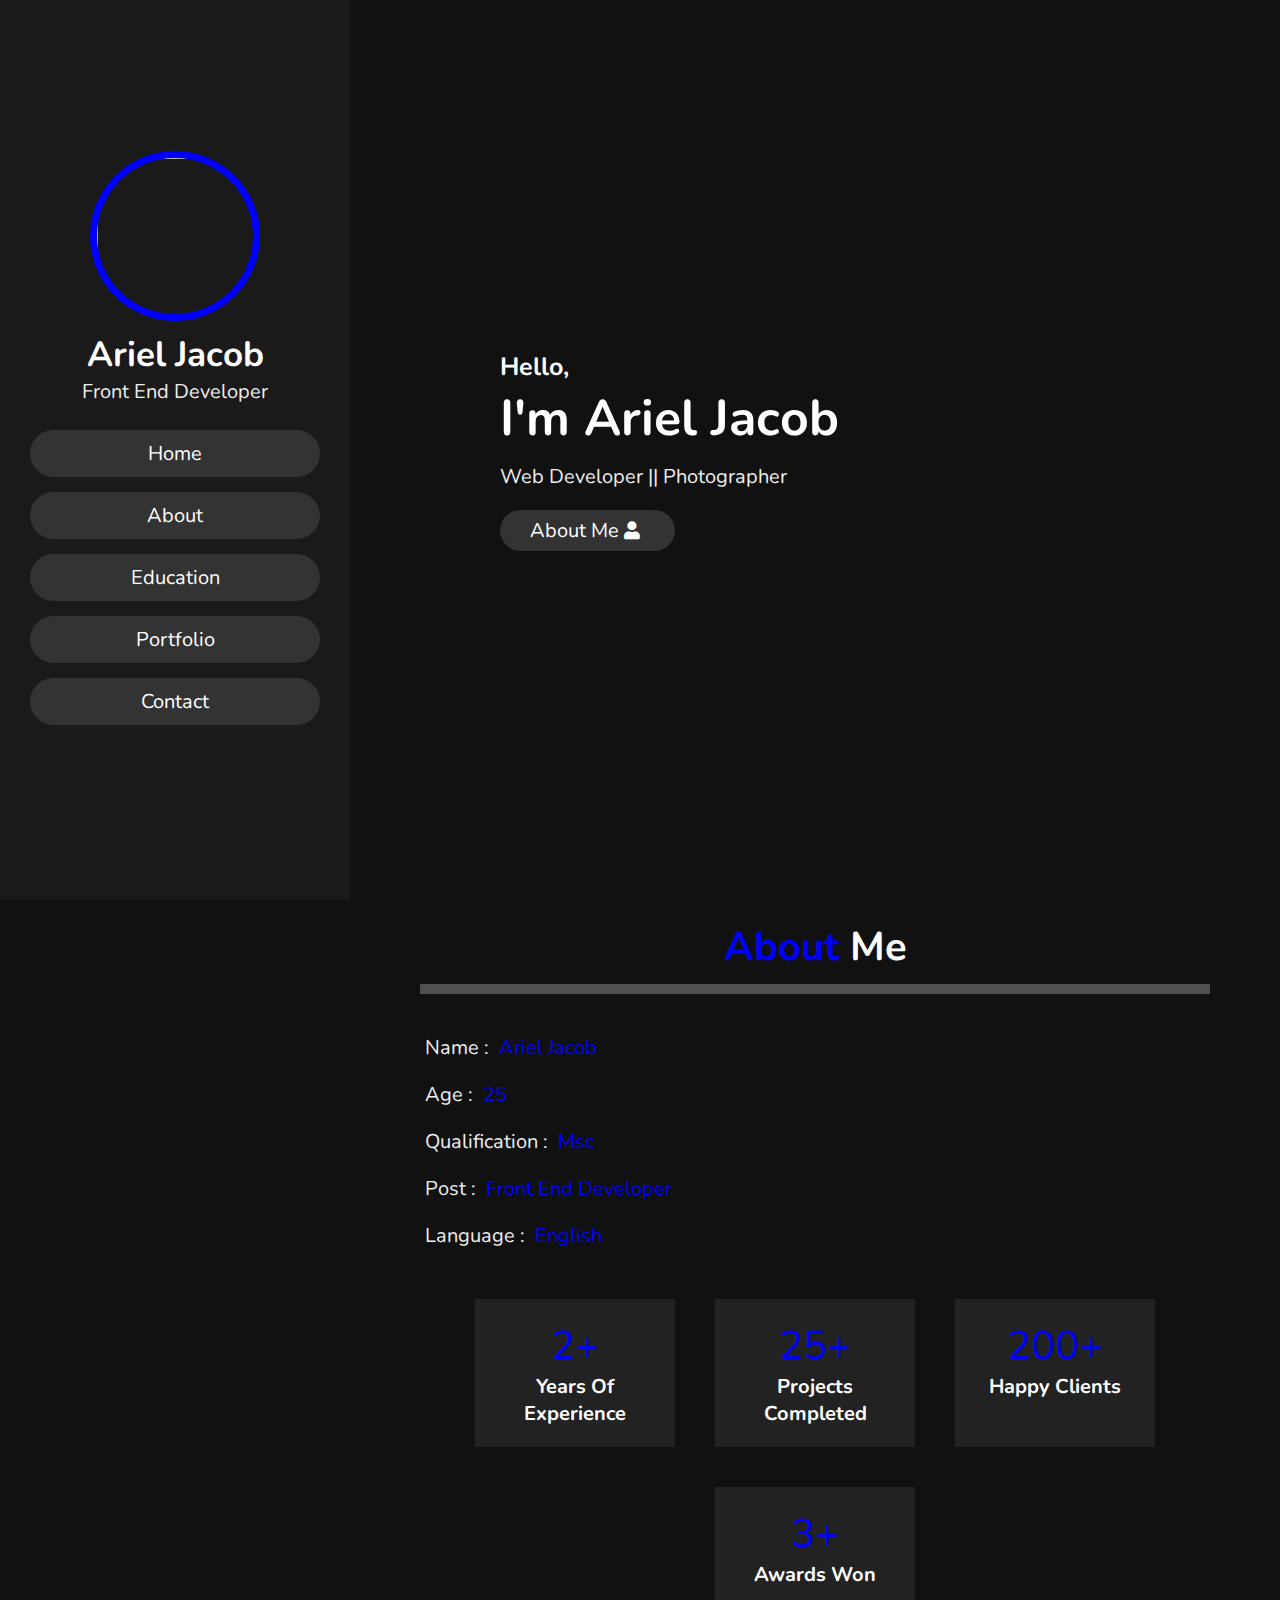
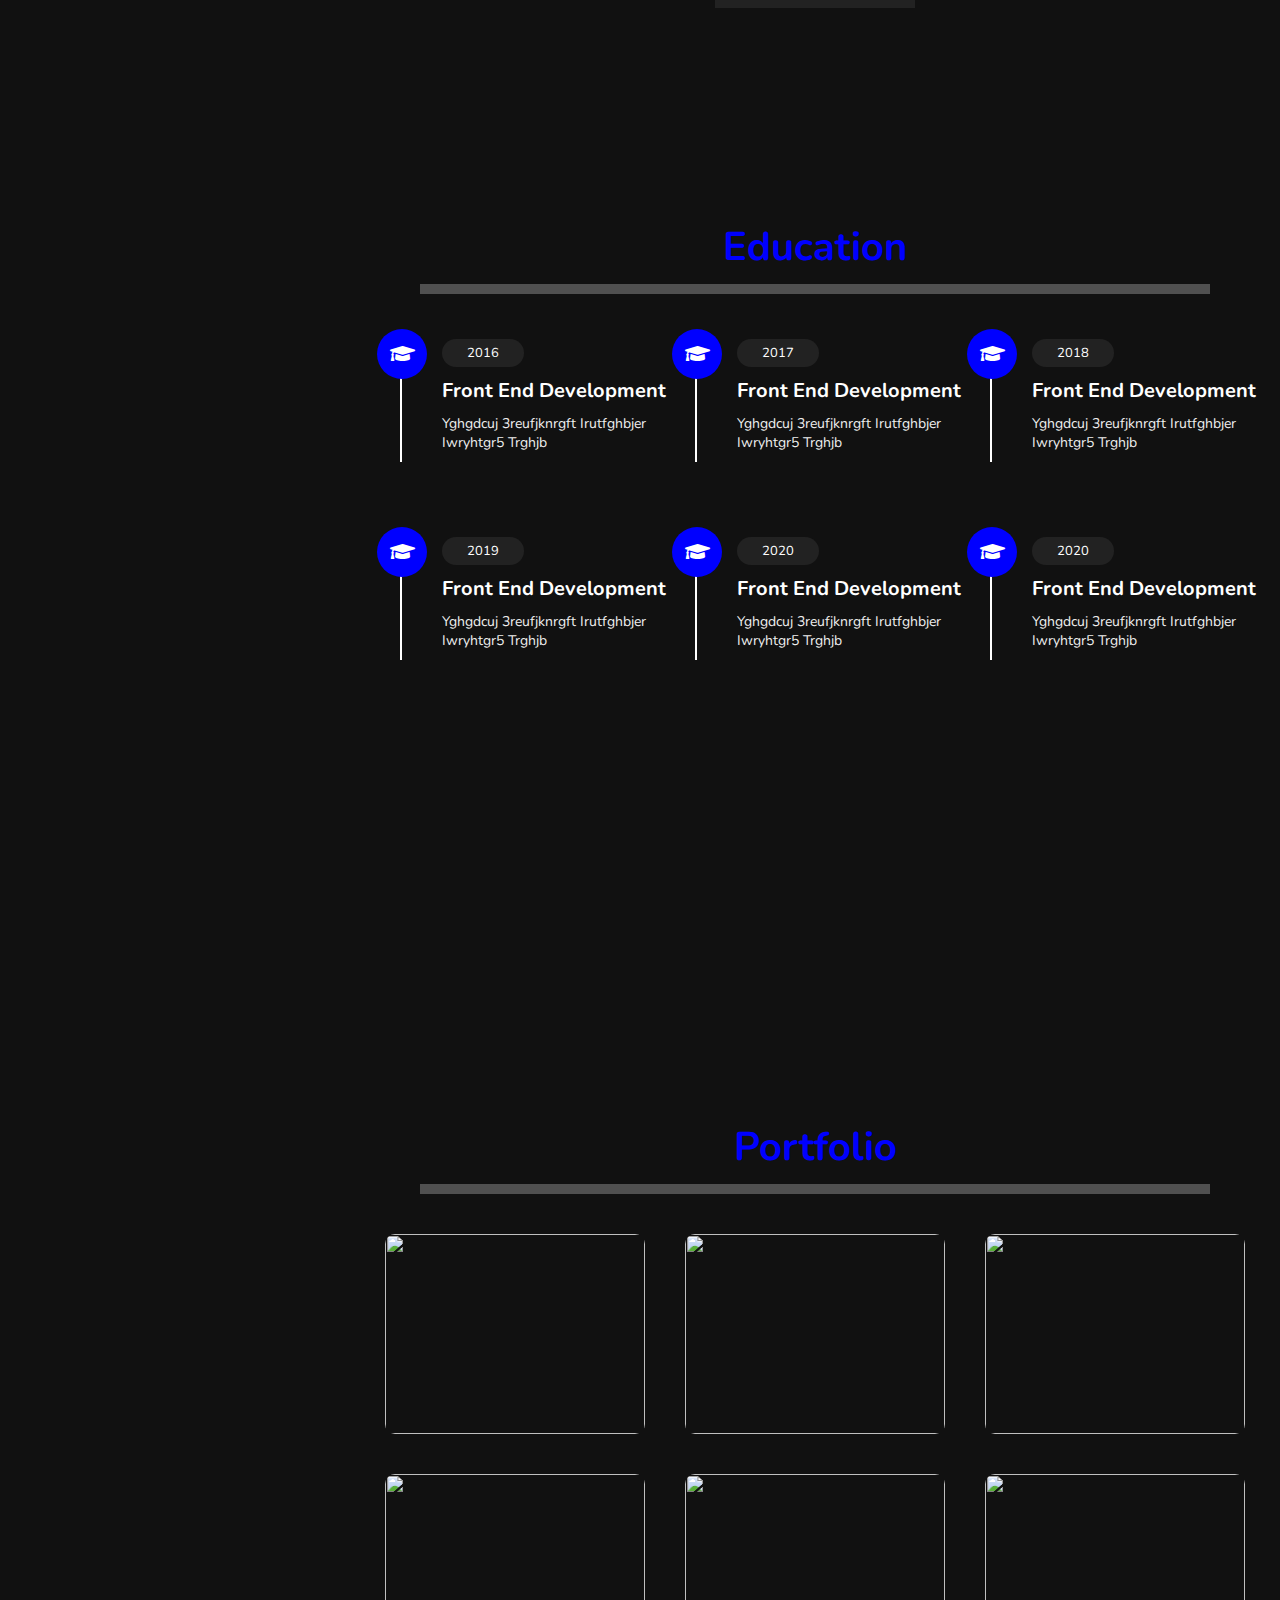
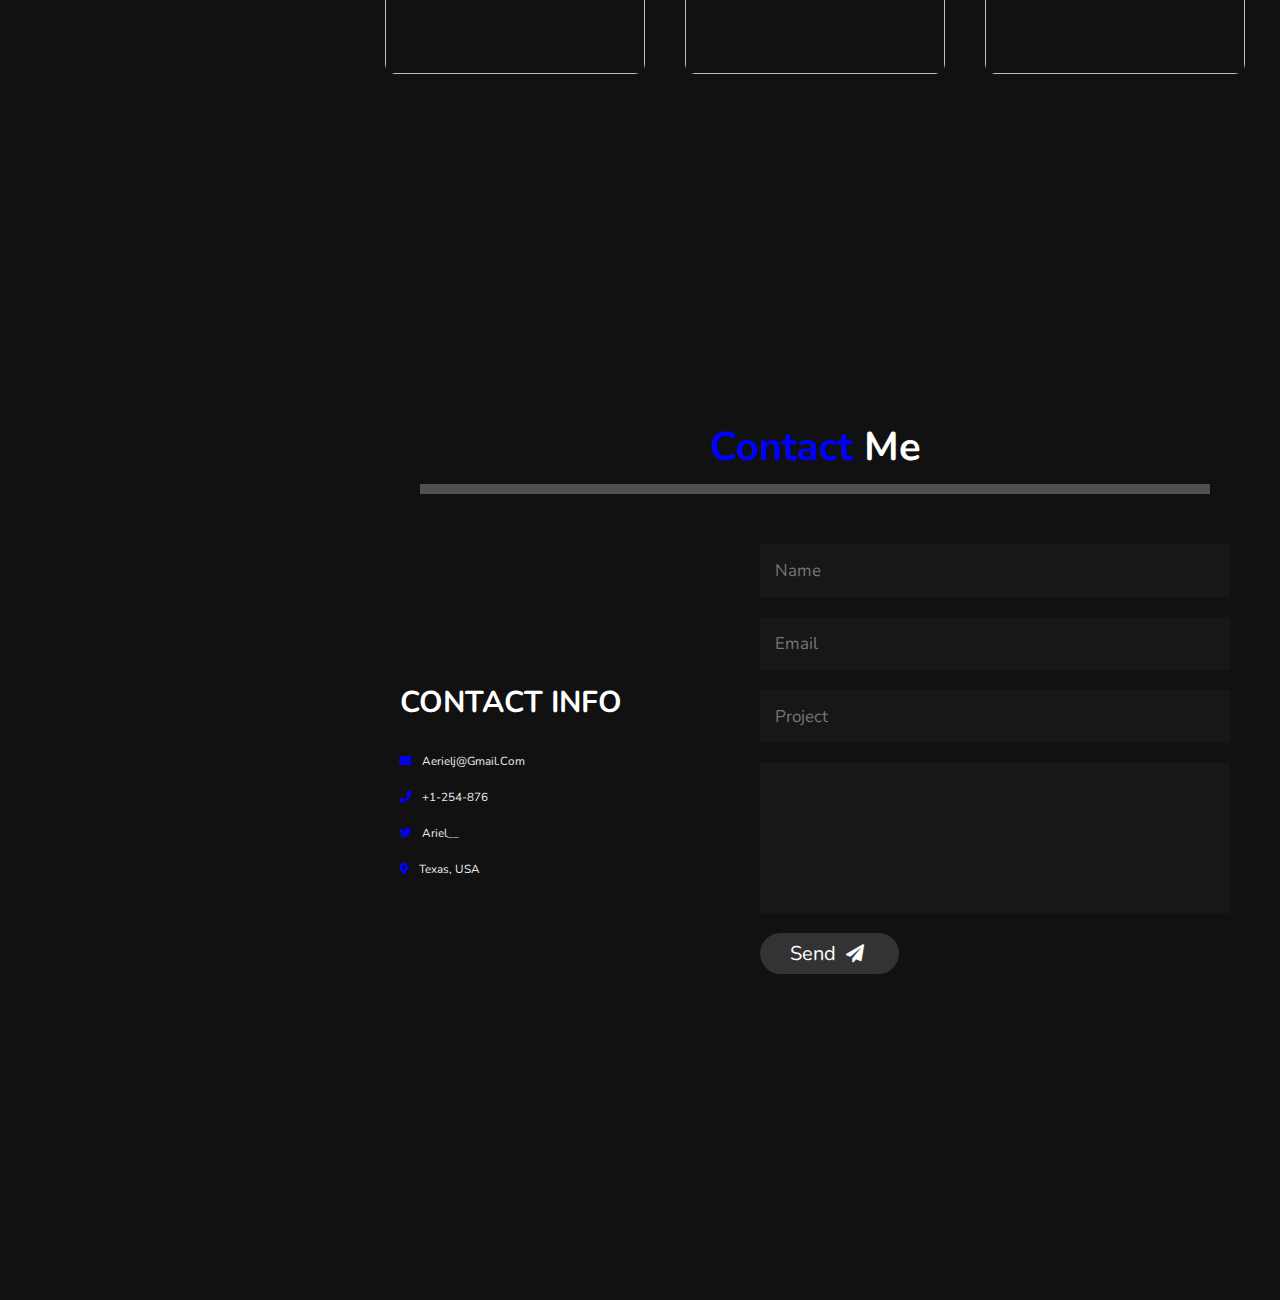
==== profilepage.html @ 4b17274d "first commit" ====
<html>
    <head>
        <title>User profile page</title>
        <link rel="stylesheet" href=https://cdnjs.cloudflare.com/ajax/libs/font-awesome/5.15.4/css/all.min.css >

        <link rel="stylesheet" href="profilepage.css">
    </head>
   
    <body>
        <header>
            <div class="user">
                <img src="https://encrypted-tbn0.gstatic.com/images?q=tbn:ANd9GcRjAAwQyKxGO39mWtUYjD0s_uhMSmEi4wXyPg&usqp=CAU"/>
                <h3 class="name">Ariel Jacob</h3>
                <p class="post">front end developer</p>
            </div>
            <nav class="navbar">
                <ul>
                    <li><a href="#home">home</a></li>
                    <li><a href="#about">about</a></li>
                    <li><a href="#education">education</a></li>
                    <li><a href="#portfolio">portfolio</a></li>
                    <li><a href="#contact">contact</a></li>

                </ul>
            </nav>
        </header>
        <div id="menu" class="fas fa-bars"></div>

        <section class="home" id="home">

            <h3>Hello,</h3>
            <h1>I'm <span>Ariel Jacob</span></h1>
            <p>Web Developer || Photographer</p>
            <a href="#about"><button class="btn">about me<i class="fas fa-user"></i></button></a>
        </section>

        <section class="about" id="about">
            <h1 class="heading"><span>about</span> me </h1>
        
        <div class="row">
            <div class="info">
                <h3> <span>name : </span>Ariel Jacob</h3>
                <h3> <span>age : </span> 25 </h3>
                <h3> <span>qualification : </span> Msc </h3>
                <h3> <span>post : </span> front end developer </h3>
                <h3> <span>language : </span> English </h3>


            </div>

            <div class="counter">

                <div class="box">
                    <span>2+</span>
                    <h3>Years of experience</h3>
                </div>

                <div class="box">
                    <span>25+</span>
                    <h3>projects completed</h3>
                </div>

                <div class="box">
                    <span>200+</span>
                    <h3>happy clients</h3>
                </div>

                <div class="box">
                    <span>3+</span>
                    <h3>awards won</h3>
                </div>
            </div>
        </div>

        </section>

        <section class="education" id="education">
            <h1 class="heading"><span>education</span></h1>
            <div class="box-container">
                <div class="box">
                    <i class="fas fa-graduation-cap"></i>
                    <span>2016</span>
                    <h3>front end development</h3>
                    <p>yghgdcuj 3reufjknrgft irutfghbjer iwryhtgr5 trghjb</p>
                </div>
                <div class="box">
                    <i class="fas fa-graduation-cap"></i>
                    <span>2017</span>
                    <h3>front end development</h3>
                    <p>yghgdcuj 3reufjknrgft irutfghbjer iwryhtgr5 trghjb</p>
                </div>
                <div class="box">
                    <i class="fas fa-graduation-cap"></i>
                    <span>2018</span>
                    <h3>front end development</h3>
                    <p>yghgdcuj 3reufjknrgft irutfghbjer iwryhtgr5 trghjb</p>
                </div>
                <div class="box">
                    <i class="fas fa-graduation-cap"></i>
                    <span>2019</span>
                    <h3>front end development</h3>
                    <p>yghgdcuj 3reufjknrgft irutfghbjer iwryhtgr5 trghjb</p>
                </div>
                <div class="box">
                    <i class="fas fa-graduation-cap"></i>
                    <span>2020</span>
                    <h3>front end development</h3>
                    <p>yghgdcuj 3reufjknrgft irutfghbjer iwryhtgr5 trghjb</p>
                </div>
                <div class="box">
                    <i class="fas fa-graduation-cap"></i>
                    <span>2020</span>
                    <h3>front end development</h3>
                    <p>yghgdcuj 3reufjknrgft irutfghbjer iwryhtgr5 trghjb</p>
                </div>

            </div>
        </section>
        <section class="portfolio" id="portfolio">
            <h1 class="heading"><span>portfolio</span></h1>
            <div class="box-container">
                <div class="box">
                    <img src="https://encrypted-tbn0.gstatic.com/images?q=tbn:ANd9GcT553GojodZQ8GAWO2FLdhJF5Ua50lwOCo-Yg&usqp=CAU"/>
                    </div>
                <div class="box">
                    <img src="https://encrypted-tbn0.gstatic.com/images?q=tbn:ANd9GcRIjXiC1-Ok0A5C6493PHNMDksnl5Y8nY4oRQ&usqp=CAU"/>
                </div>
                <div class="box">
                    <img src="https://encrypted-tbn0.gstatic.com/images?q=tbn:ANd9GcQljKMWiEiuda0iIf1ZW_WZazf9vgRvVMm8qg&usqp=CAU"/>
                </div>
                <div class="box">
                    <img src="https://encrypted-tbn0.gstatic.com/images?q=tbn:ANd9GcT_VP5d1fdV7JH53JvY1rE0lJXH1mXM9CDXSg&usqp=CAU"/>
                </div>
                <div class="box">
                    <img src="https://encrypted-tbn0.gstatic.com/images?q=tbn:ANd9GcSTOkGhh5ufF6axwxHBtWgbAP_I32f29vEHHw&usqp=CAU"/>
                </div>

                <div class="box">
                <img src="https://encrypted-tbn0.gstatic.com/images?q=tbn:ANd9GcT_VP5d1fdV7JH53JvY1rE0lJXH1mXM9CDXSg&usqp=CAU"/>
            </div>
        </section>
        <section class="contact" id="contact">
            <h1 class="heading"><span>contact</span> me </h1>
            <div class="row">
                <div class="content">
                    <h3 class="title">contact info</h3>

                    <div class="info">
                        <h3> <i class="fas fa-envelope"></i> aerielj@gmail.com</h3>
                        <h3> <i class="fas fa-phone"></i> +1-254-876</h3>
                        <h3> <i class="fab fa-twitter"></i> ariel__</h3>
                        <h3> <i class="fas fa-map-marker-alt"></i> Texas, USA</h3>

                    </div>

                </div>
                <form action="">
                    <input type="text" placeholder="name" class="box" >
                    <input type="email" placeholder="email" class="box">
                    <input type="text" placeholder="project" class="box">
                    <textarea name="" id="" cols="30" rows="10" class="box message" placeholder="message">
                    </textarea>
                    <button type="submit" class="btn"> send <i class="fas fa-paper-plane"></i></button>


                </FORM>
            </div>
        </section>





        <script src="script.js"></script>



    </body>
</html>
---- profilepage.css ----
@import url('https://fonts.googleapis.com/css2?family=Nunito:wght@300;400;500&display=swap');

:root{
    --blue: #0000ff;
}

*{
    font-family: 'Nunito', sans-serif;
    margin: 0; 
    padding: 0;
    box-sizing: border-box;
    text-decoration: none;
    outline: none; border: none;
    text-transform: capitalize;
    transition: all .2s linear;

}

*::selection{
    background: var(--blue);
    color: #333;
}

html{
    font-size: 62.5%;
    overflow-x: hidden;
}

html::-webkit-scrollbar{
    width: 1.4rem;
}

html::-webkit-scrollbar-track{
    background: #222;
}

html::-webkit-scrollbar-thumb{
    background-color:var(--blue);
}

body{
    background: #111;
    overflow-x: hidden;
    padding-left: 35rem;
}

section{
    min-height: 100vh;
    padding: 1rem;
}

.btn{
    padding: .7rem 3rem;
    background: #333;
    color:#fff;
    cursor:pointer;
    margin-top: 1rem;
    font-size: 2rem;
    border-radius: 5rem;
}

.btn i{
    padding: 0 .5rem;
    font-size: 1.8rem;
}

.btn:hover{
    background:var(--blue)
}

.heading{
    text-align: center;
    margin: 0 6rem;
    font-size: 4rem;
    padding: 1rem;
    border-bottom: 1rem solid #fff4;
    color: #fff;
}

.heading span{
    color:var(--blue);
}
header{
    position: fixed;
    top: 0; left:0;
    z-index: 1000;
    height:100%;
    width:35rem;
    background: #1a1a1a;
    display: flex;
    align-items: center;
    justify-content: center;
    flex-flow: column;
    text-align: center;
}

header .user img{
    height: 17rem;
    width: 17rem;
    border-radius: 50%;
    object-fit: cover;
    margin-bottom: 1rem;
    border: .7rem solid var(--blue);
}

header .user .name{
    font-size: 3.5rem;
    color: #fff;
}

header .user .post{
    font-size: 2rem;
    color: #eee;
}

header .navbar{
    width:100%;
}

header .navbar ul{
    list-style: none;
    padding:1rem 3rem;
}

header .navbar ul li a{
    display: block;
    padding: 1rem;
    margin: 1.5rem 0;
    background: #333;
    color: #fff;
    font-size: 2rem;
    border-radius: 5rem;
}

header .navbar ul li a:hover{
    background:var(--blue);
}

#menu{
    position:fixed;
    top:2rem; right:2rem;
    background: #333;
    color: #fff;
    cursor: pointer;
    font-size: 2.5rem;
    padding: 1rem 1.5rem;
    z-index: 1000;
    display: none;

}


.home{
    display: flex;
    justify-content: center;
    flex-flow: column;
    padding: 0 15rem;
}

.home h3{
    font-size: 2.5rem;
    color: #fff;
}

.home h1{
    font-size: 5rem;
    color: #fff;
}


.home p{
    font-size: 2rem;
    color: #eee;
    padding: 1rem 0;
}

.about .row{
    display: flex;
    align-items: center;
    justify-content: center;
    flex-wrap: wrap;
    padding: 1rem 0;

}

.about .row .info{
    flex: 1 1 48rem;
    padding: 2rem 1rem;
    padding-left: 6rem;
}

.about .row .info h3{
    font-size: 2rem;
    color: var(--blue);
    padding: 1rem 0;
    font-weight: normal;
}

.about .row .info h3 span{
    color: #eee;
    padding: 0.5rem;
}

.about .row .counter{
    flex: 1 1 48rem;
    display: flex;
    
    justify-content: center;
    flex-wrap: wrap;
    
}

.about .row .counter .box{
    width:20rem;
    background: #222;
    text-align: center;
    padding: 2rem;
    margin: 2rem;
}

.about .row .counter .box span{
    font-size: 4rem;
    color:var(--blue)
}

.about .row .counter .box h3{
    font-size: 2rem;
    color:#fff
}

.education .box-container{
    display: flex;
    align-items: center;
    justify-content: space-between;
    flex-wrap: wrap;
    padding: 1rem 0;
    padding-left: 3rem;
}

.education .box-container .box{
    width: 27rem;
    margin: 4rem 1rem;
    padding-left: 4rem;
    border-left: .2rem solid #fff;
    position:relative;
}

.education .box-container .box span{
    font-size: 1.3rem;
    background: #222;
    color: #fff;
    border-radius: 5rem;
    padding: .5rem 2.5rem;
}

.education .box-container .box h3{
    font-size: 2rem;
    color:#fff;
    padding-top: 1.5rem;
}

.education .box-container .box p{
    font-size: 1.4rem;
    color:#eee;
    padding: 1rem 0;
}

.education .box-container .box i{
    position: absolute;
    top:-1.5rem; left:-2.5rem;
    height:5rem;
    width:5rem;
    border-radius: 50%;
    line-height: 5rem;
    text-align: center;
    font-size:2rem;
    color:#fff;
    background: var(--blue);

}

.portfolio .box-container{
    display: flex;
    align-items: center;
    justify-content: center;
    flex-wrap: wrap;
    padding:2rem 0;

}

.portfolio .box-container .box{
    height:20rem;
    width: 26rem;
    border-radius: 1rem;
    margin:2rem;
    overflow: hidden;
    cursor: pointer;
}

.portfolio .box-container .box img{
    height:100%;
    width:100%;
    object-fit: cover;

}

.portfolio .box-container .box:hover img{
    transform: scale(1.2);
}

.contact .row{
    display: flex;
    align-items: center;
    justify-content: center;
    flex-wrap: wrap;

}

.contact .row .content{
    flex:1 1 30rem;
    padding:4rem;
    padding-bottom: 0;
}

.contact .row form{
    flex:1 1 45rem;
    padding: 2rem;
    margin:2rem;
    margin-bottom:4rem;
}

.contact .row form .box{
    padding:1.5rem;
    margin:1rem 0;
    background:#3333;
    color:#fff;
    text-transform: none;
    font-size: 1.7rem;
    width: 100%;
}

.contact .row form .box::placeholder{
    text-transform: capitalize;
}



.contact .row form .message{
    height:15rem;
    resize:none;
}

.contact .row .content .title{
    text-transform: uppercase;
    color: #fff;
    font-size: 3rem;
    padding-bottom: 2rem;
}

.contact .row .content .info h3{
    display: flex;
    align-items:center;
    color:#eee;
    padding:1rem 0;
    font-weight: normal;
}

.contact .row .content .info h3 i{
    padding-right:1rem;
    color:var(--blue);
}





/* @media (max-width:1200px){ 

    html{
        font-size: 55%;
    }
}

@media (max-width:991px){

    header{
        left: -120%;
    }

    #menu{
        display: block;
    }
}

@media (max-width:400px){

    
    header{
        width: 100vw;     

   
}} */
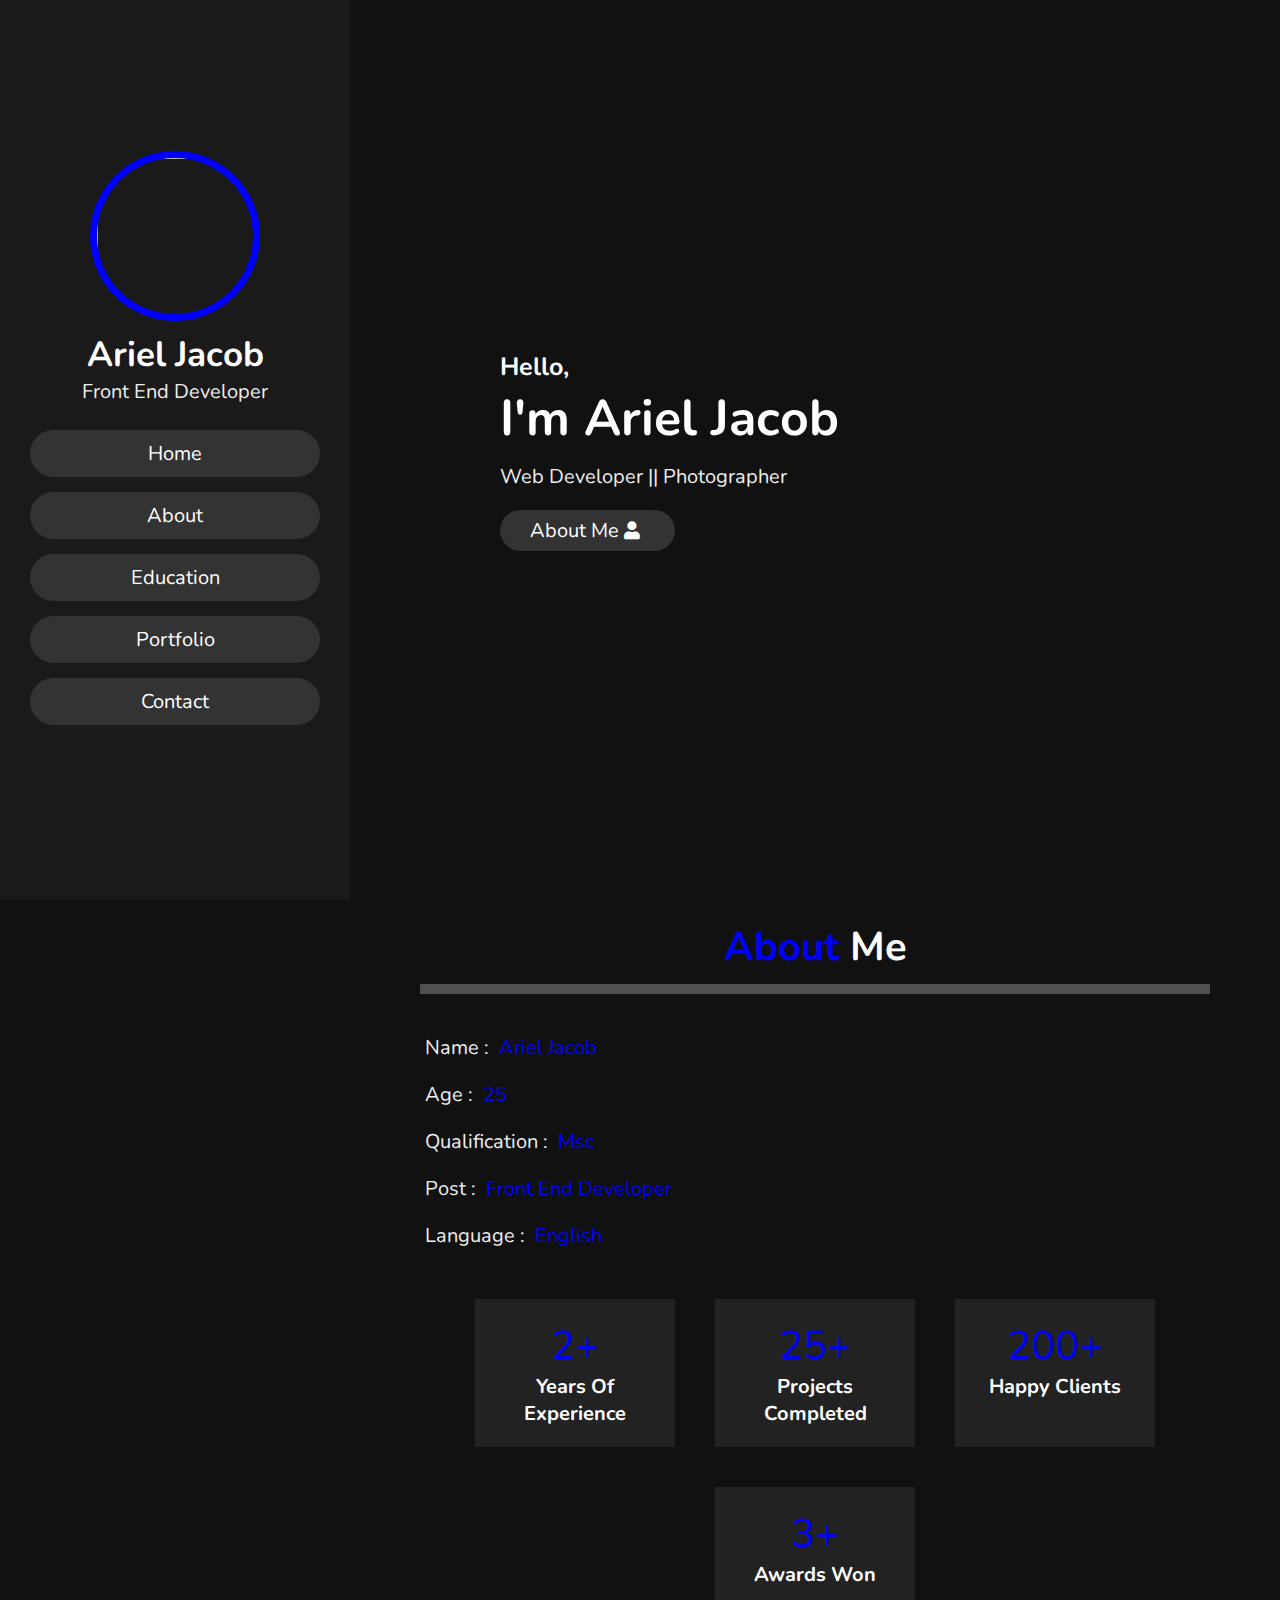
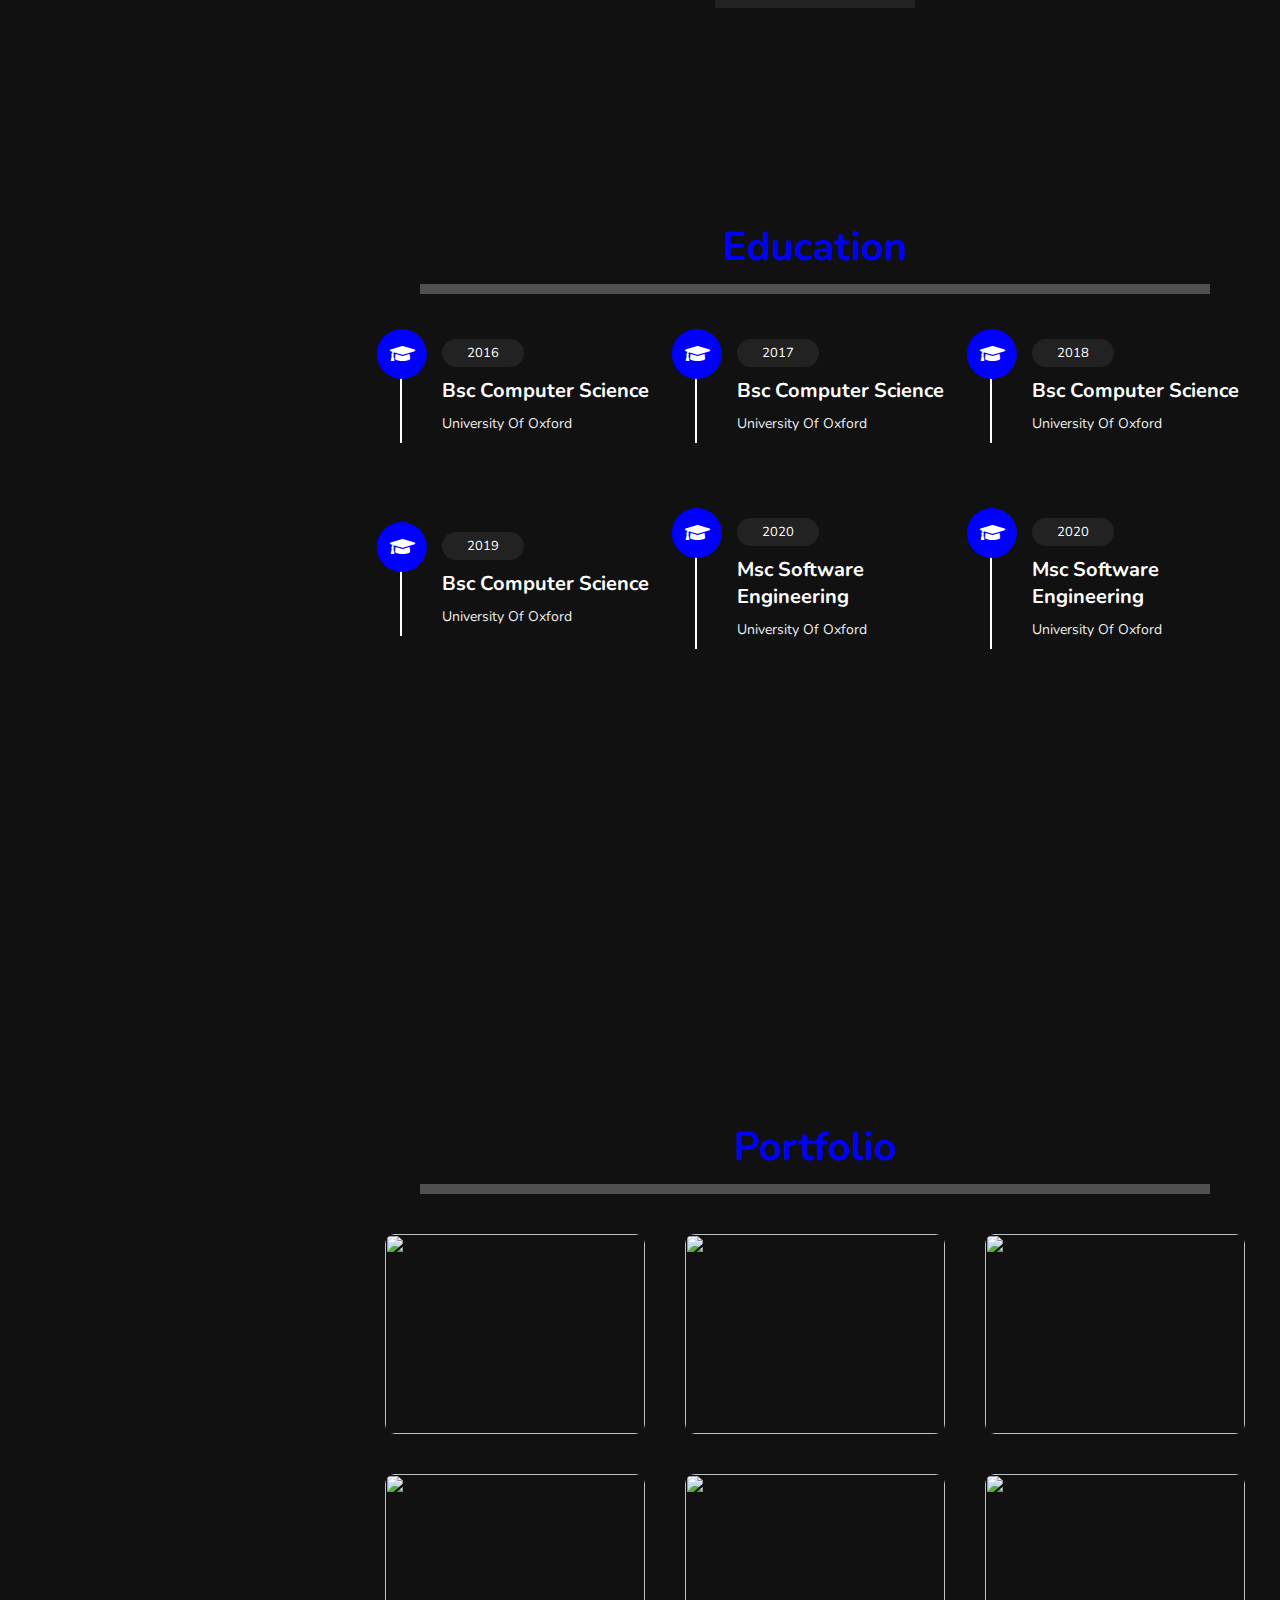
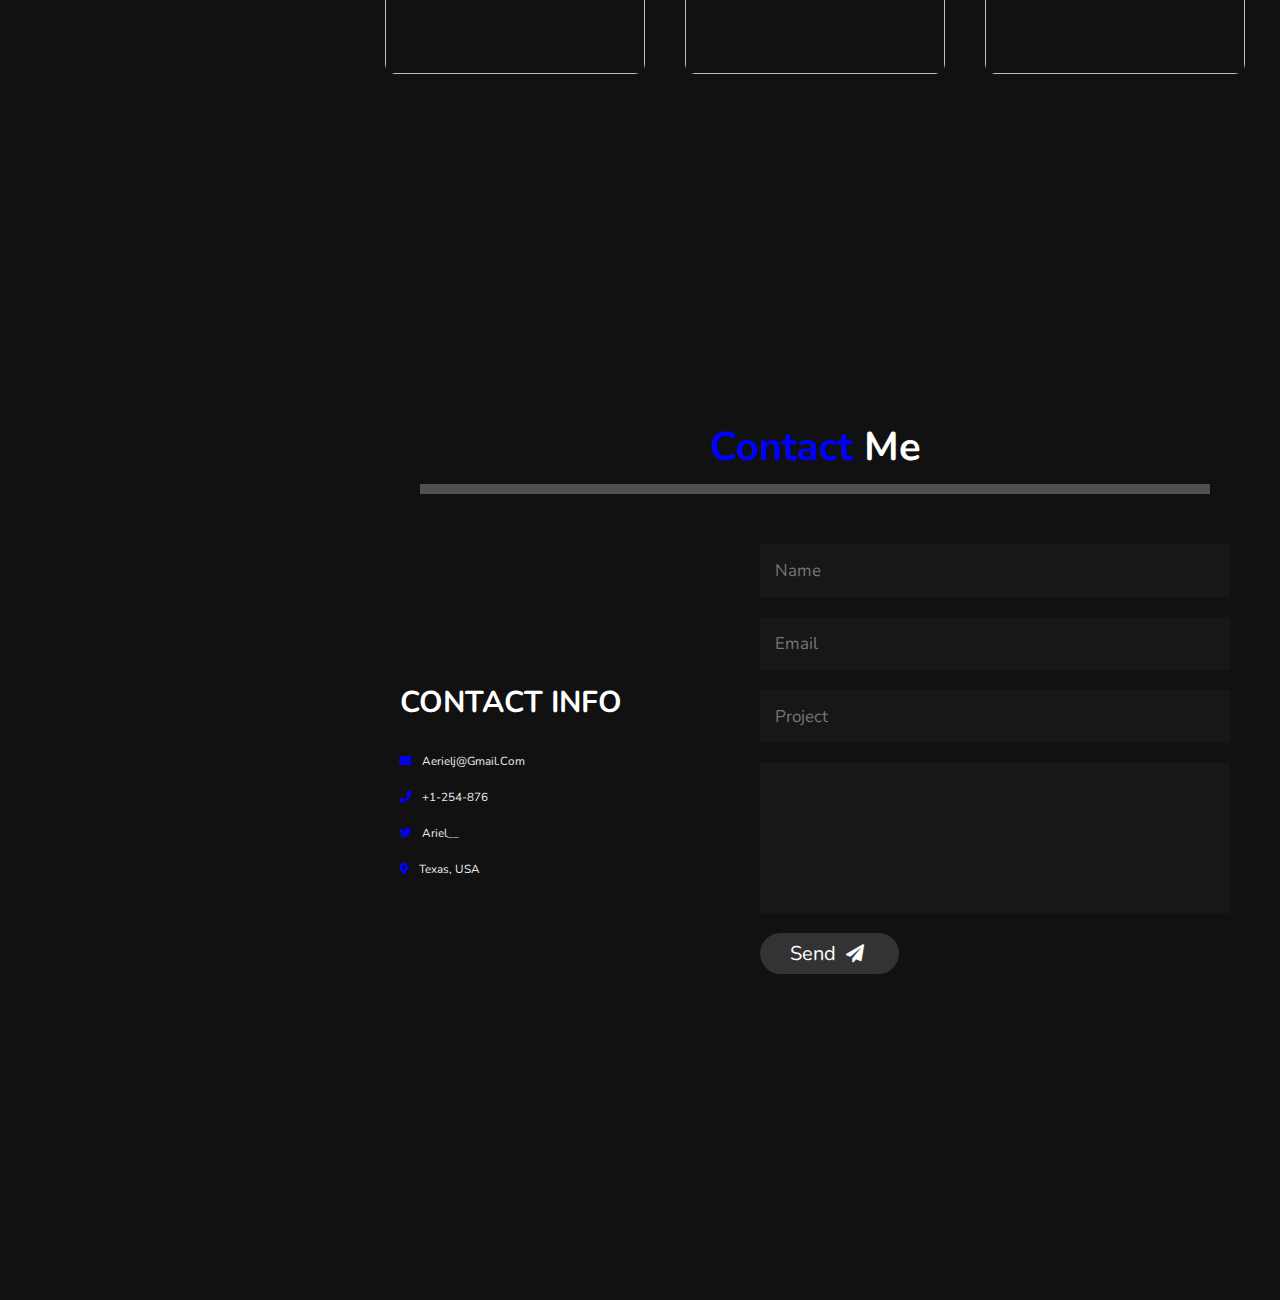
==== commit 560e5e83: "first commit" ====
--- a/profilepage.html
+++ b/profilepage.html
@@ -80,38 +80,38 @@
                 <div class="box">
                     <i class="fas fa-graduation-cap"></i>
                     <span>2016</span>
-                    <h3>front end development</h3>
-                    <p>yghgdcuj 3reufjknrgft irutfghbjer iwryhtgr5 trghjb</p>
+                    <h3>Bsc Computer Science</h3>
+                    <p>University Of Oxford</p>
                 </div>
                 <div class="box">
                     <i class="fas fa-graduation-cap"></i>
                     <span>2017</span>
-                    <h3>front end development</h3>
-                    <p>yghgdcuj 3reufjknrgft irutfghbjer iwryhtgr5 trghjb</p>
+                    <h3>Bsc Computer Science</h3>
+                    <p>University Of Oxford  </p>
                 </div>
                 <div class="box">
                     <i class="fas fa-graduation-cap"></i>
                     <span>2018</span>
-                    <h3>front end development</h3>
-                    <p>yghgdcuj 3reufjknrgft irutfghbjer iwryhtgr5 trghjb</p>
+                    <h3>Bsc Computer Science</h3>
+                    <p>University Of Oxford</p>
                 </div>
                 <div class="box">
                     <i class="fas fa-graduation-cap"></i>
                     <span>2019</span>
-                    <h3>front end development</h3>
-                    <p>yghgdcuj 3reufjknrgft irutfghbjer iwryhtgr5 trghjb</p>
+                    <h3>Bsc Computer Science</h3>
+                    <p>University Of Oxford</p>
                 </div>
                 <div class="box">
                     <i class="fas fa-graduation-cap"></i>
                     <span>2020</span>
-                    <h3>front end development</h3>
-                    <p>yghgdcuj 3reufjknrgft irutfghbjer iwryhtgr5 trghjb</p>
+                    <h3>Msc Software Engineering</h3>
+                    <p>University Of Oxford</p>
                 </div>
                 <div class="box">
                     <i class="fas fa-graduation-cap"></i>
                     <span>2020</span>
-                    <h3>front end development</h3>
-                    <p>yghgdcuj 3reufjknrgft irutfghbjer iwryhtgr5 trghjb</p>
+                    <h3>Msc Software Engineering</h3>
+                    <p>University Of Oxford</p>
                 </div>
 
             </div>
